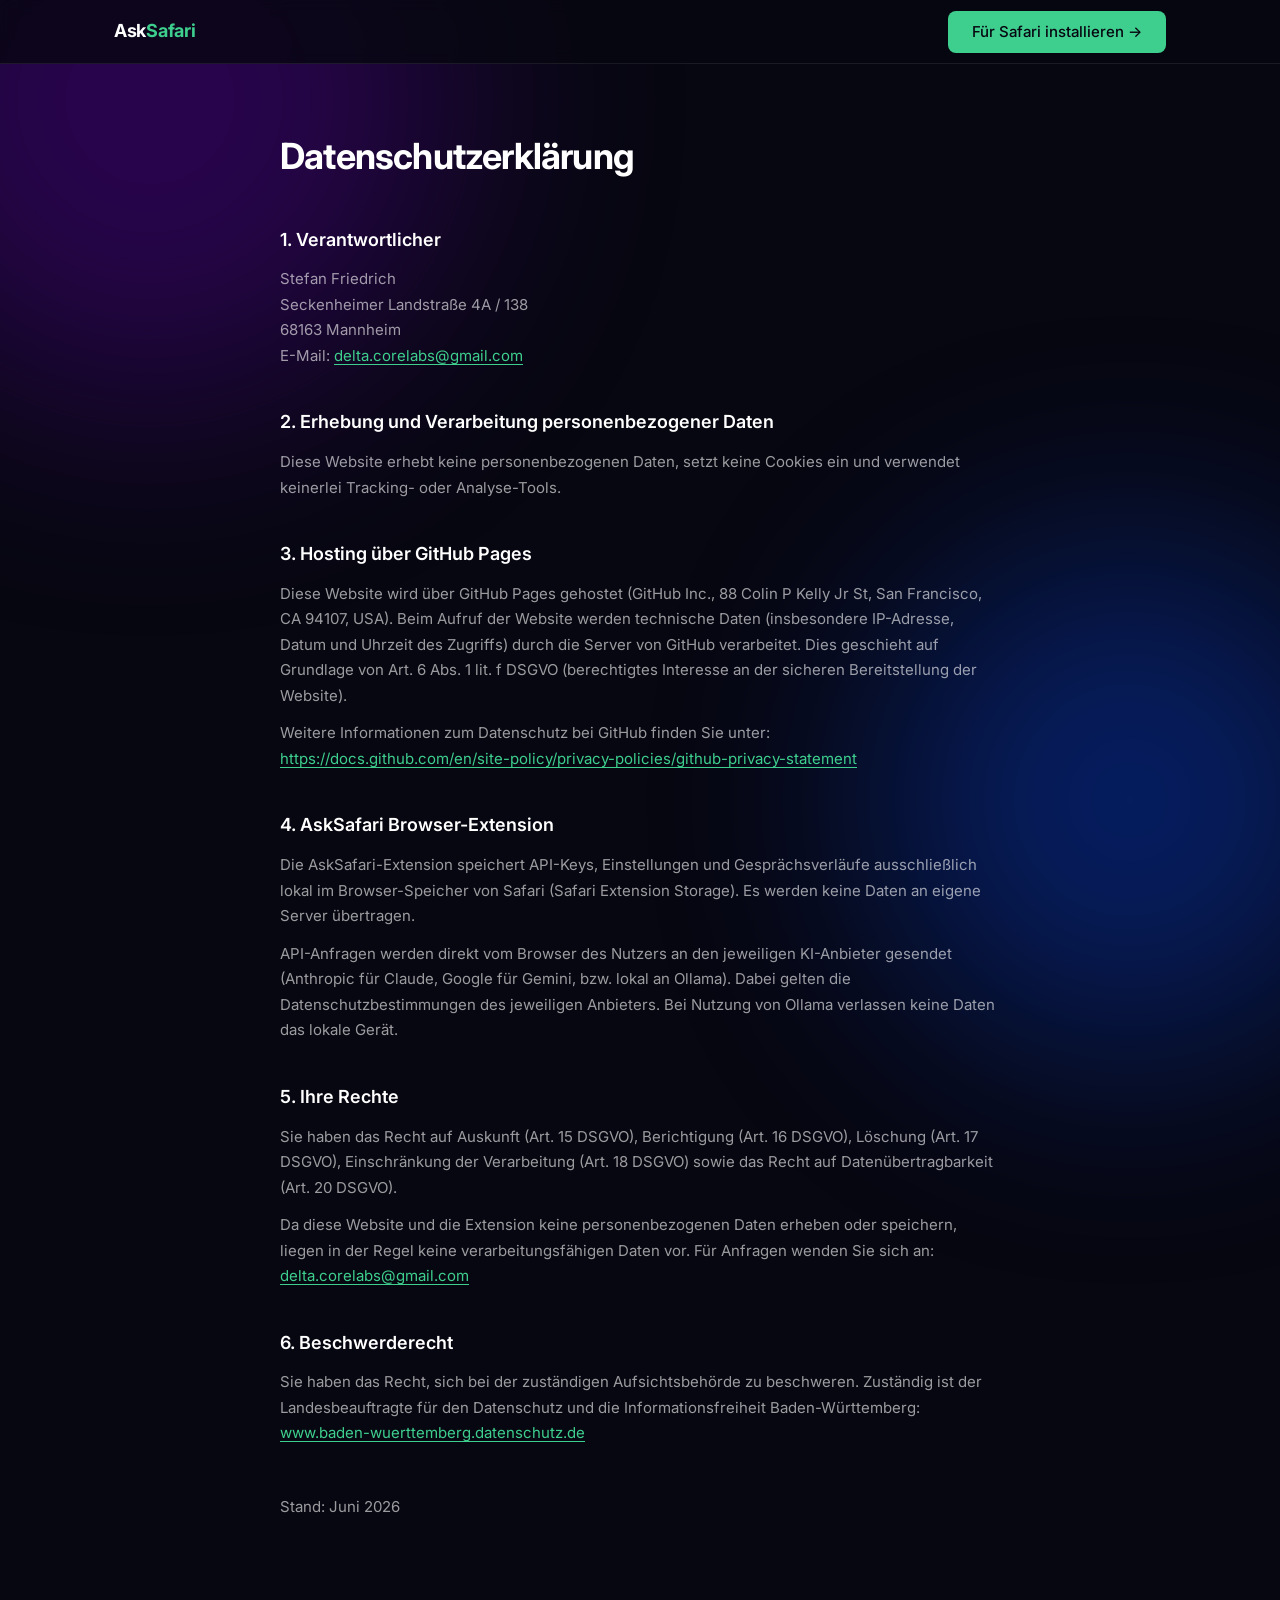
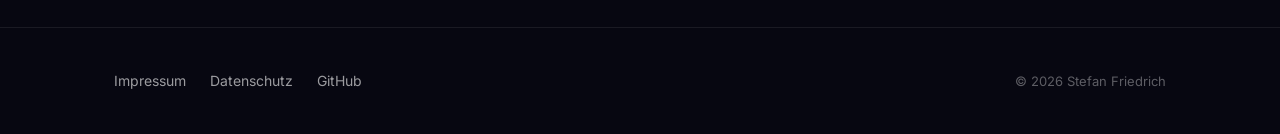
==== website/datenschutz.html @ c4df9578 "feat(website): add Datenschutzerklärung page" ====
<!DOCTYPE html>
<html lang="de">
<head>
  <meta charset="UTF-8">
  <meta name="viewport" content="width=device-width, initial-scale=1.0">
  <title>Datenschutzerklärung — AskSafari</title>
  <link rel="preconnect" href="https://fonts.googleapis.com">
  <link rel="preconnect" href="https://fonts.gstatic.com" crossorigin>
  <link href="https://fonts.googleapis.com/css2?family=Inter:wght@400;500;600;700&display=swap" rel="stylesheet">
  <link rel="stylesheet" href="assets/style.css">
  <link rel="icon" type="image/png" href="assets/icon.png">
</head>
<body>
<div class="page">

  <!-- NAV -->
  <nav class="nav">
    <div class="container nav-inner">
      <a href="index.html" class="nav-logo">Ask<span>Safari</span></a>
      <a href="#" class="btn btn-primary">Für Safari installieren →</a>
    </div>
  </nav>

  <!-- CONTENT -->
  <main class="container">
    <div class="legal-content">
      <h1>Datenschutzerklärung</h1>

      <h2>1. Verantwortlicher</h2>
      <address>
        Stefan Friedrich<br>
        Seckenheimer Landstraße 4A / 138<br>
        68163 Mannheim<br>
        E-Mail: <a href="mailto:delta.corelabs@gmail.com">delta.corelabs@gmail.com</a>
      </address>

      <h2>2. Erhebung und Verarbeitung personenbezogener Daten</h2>
      <p>
        Diese Website erhebt keine personenbezogenen Daten, setzt keine Cookies ein
        und verwendet keinerlei Tracking- oder Analyse-Tools.
      </p>

      <h2>3. Hosting über GitHub Pages</h2>
      <p>
        Diese Website wird über GitHub Pages gehostet (GitHub Inc., 88 Colin P Kelly Jr St,
        San Francisco, CA 94107, USA). Beim Aufruf der Website werden technische Daten
        (insbesondere IP-Adresse, Datum und Uhrzeit des Zugriffs) durch die Server von
        GitHub verarbeitet. Dies geschieht auf Grundlage von Art. 6 Abs. 1 lit. f DSGVO
        (berechtigtes Interesse an der sicheren Bereitstellung der Website).
      </p>
      <p>
        Weitere Informationen zum Datenschutz bei GitHub finden Sie unter:<br>
        <a href="https://docs.github.com/en/site-policy/privacy-policies/github-privacy-statement" target="_blank" rel="noopener">
          https://docs.github.com/en/site-policy/privacy-policies/github-privacy-statement
        </a>
      </p>

      <h2>4. AskSafari Browser-Extension</h2>
      <p>
        Die AskSafari-Extension speichert API-Keys, Einstellungen und Gesprächsverläufe
        ausschließlich lokal im Browser-Speicher von Safari (Safari Extension Storage).
        Es werden keine Daten an eigene Server übertragen.
      </p>
      <p>
        API-Anfragen werden direkt vom Browser des Nutzers an den jeweiligen KI-Anbieter
        gesendet (Anthropic für Claude, Google für Gemini, bzw. lokal an Ollama).
        Dabei gelten die Datenschutzbestimmungen des jeweiligen Anbieters.
        Bei Nutzung von Ollama verlassen keine Daten das lokale Gerät.
      </p>

      <h2>5. Ihre Rechte</h2>
      <p>
        Sie haben das Recht auf Auskunft (Art. 15 DSGVO), Berichtigung (Art. 16 DSGVO),
        Löschung (Art. 17 DSGVO), Einschränkung der Verarbeitung (Art. 18 DSGVO) sowie
        das Recht auf Datenübertragbarkeit (Art. 20 DSGVO).
      </p>
      <p>
        Da diese Website und die Extension keine personenbezogenen Daten erheben oder
        speichern, liegen in der Regel keine verarbeitungsfähigen Daten vor.
        Für Anfragen wenden Sie sich an:
        <a href="mailto:delta.corelabs@gmail.com">delta.corelabs@gmail.com</a>
      </p>

      <h2>6. Beschwerderecht</h2>
      <p>
        Sie haben das Recht, sich bei der zuständigen Aufsichtsbehörde zu beschweren.
        Zuständig ist der Landesbeauftragte für den Datenschutz und die
        Informationsfreiheit Baden-Württemberg:
        <a href="https://www.baden-wuerttemberg.datenschutz.de" target="_blank" rel="noopener">
          www.baden-wuerttemberg.datenschutz.de
        </a>
      </p>

      <p style="margin-top:48px;" class="label">Stand: Juni 2026</p>
    </div>
  </main>

  <!-- FOOTER -->
  <footer class="footer">
    <div class="container footer-inner">
      <ul class="footer-links">
        <li><a href="impressum.html">Impressum</a></li>
        <li><a href="datenschutz.html">Datenschutz</a></li>
        <li><a href="https://github.com">GitHub</a></li>
      </ul>
      <span class="footer-copy">© 2026 Stefan Friedrich</span>
    </div>
  </footer>

</div>
</body>
</html>
---- website/assets/style.css ----
/* Design Tokens */
:root {
  color-scheme: dark;
  --canvas: #070711;
  --text: #ffffff;
  --text-muted: rgba(255, 255, 255, 0.6);
  --text-faint: rgba(255, 255, 255, 0.35);
  --accent: #3ecf8e;
  --accent-hover: #2db87a;
  --blob-purple: #6b01c2;
  --blob-blue: #054cff;
  --glass-bg: rgba(255, 255, 255, 0.04);
  --glass-border: rgba(255, 255, 255, 0.08);
  --radius: 16px;
  --radius-sm: 8px;
  --nav-height: 64px;
}

/* Reset */
*, *::before, *::after { box-sizing: border-box; margin: 0; padding: 0; }
html { scroll-behavior: smooth; overflow-x: hidden; }
body {
  font-family: 'Inter', ui-sans-serif, system-ui, sans-serif;
  background: var(--canvas);
  color: var(--text);
  font-size: 16px;
  line-height: 1.6;
  min-height: 100vh;
}
a { color: inherit; text-decoration: none; }
img { max-width: 100%; display: block; }

/* Background blobs */
body::before,
body::after {
  content: '';
  position: fixed;
  border-radius: 50%;
  filter: blur(120px);
  opacity: 0.35;
  pointer-events: none;
  z-index: 0;
  will-change: transform;
}
body::before {
  width: 600px;
  height: 600px;
  background: var(--blob-purple);
  top: -200px;
  left: -150px;
}
body::after {
  width: 500px;
  height: 500px;
  background: var(--blob-blue);
  bottom: -150px;
  right: -100px;
}

/* Page wrapper — sits above blobs */
.page { position: relative; z-index: 1; }

/* Container */
.container {
  max-width: 1100px;
  margin: 0 auto;
  padding: 0 24px;
}

/* Glass card */
.glass {
  background: var(--glass-bg);
  backdrop-filter: blur(16px);
  -webkit-backdrop-filter: blur(16px);
  border: 1px solid var(--glass-border);
  border-radius: var(--radius);
}

/* Buttons */
.btn {
  display: inline-flex;
  align-items: center;
  gap: 8px;
  padding: 12px 24px;
  border-radius: var(--radius-sm);
  font-size: 15px;
  font-weight: 500;
  line-height: 1.2;
  cursor: pointer;
  border: none;
  transition: opacity 0.15s ease, transform 0.1s ease, border-color 0.15s ease;
  white-space: nowrap;
}
.btn:hover { opacity: 0.88; transform: translateY(-1px); }
.btn:active { transform: translateY(0); opacity: 1; }

.btn-primary {
  background: var(--accent);
  color: var(--canvas);
}
.btn-primary:hover { background: var(--accent-hover); opacity: 1; }
.btn-ghost {
  background: transparent;
  color: var(--text);
  border: 1px solid var(--glass-border);
}
.btn-ghost:hover { border-color: rgba(255,255,255,0.2); }

.btn:focus-visible,
a:focus-visible {
  outline: 2px solid var(--accent);
  outline-offset: 3px;
  border-radius: var(--radius-sm);
}

/* Section spacing */
.section { padding: 96px 0; }
.section-sm { padding: 64px 0; }

/* Typography utilities */
.eyebrow {
  font-size: 13px;
  font-weight: 500;
  letter-spacing: 0.08em;
  text-transform: uppercase;
  color: var(--accent);
  margin-bottom: 16px;
}
.display {
  font-size: clamp(36px, 5vw, 56px);
  font-weight: 700;
  line-height: 1.1;
  letter-spacing: -1.5px;
}
.subhead {
  font-size: 18px;
  line-height: 1.6;
  color: var(--text-muted);
  max-width: 520px;
}
.label {
  font-size: 13px;
  color: var(--text-faint);
}

/* ── NAV ── */
.nav {
  position: sticky;
  top: 0;
  z-index: 100;
  height: var(--nav-height);
  background: rgba(7, 7, 17, 0.8);
  backdrop-filter: blur(8px);
  -webkit-backdrop-filter: blur(8px);
  border-bottom: 1px solid var(--glass-border);
  display: flex;
  align-items: center;
}
.nav-inner {
  display: flex;
  align-items: center;
  justify-content: space-between;
  width: 100%;
}
.nav-logo {
  font-size: 18px;
  font-weight: 700;
  color: var(--text);
  letter-spacing: -0.3px;
}
.nav-logo span { color: var(--accent); }

/* ── FOOTER ── */
.footer {
  border-top: 1px solid var(--glass-border);
  padding: 40px 0;
}
.footer-inner {
  display: flex;
  align-items: center;
  justify-content: space-between;
  flex-wrap: wrap;
  gap: 16px;
}
.footer-links {
  display: flex;
  gap: 24px;
  list-style: none;
}
.footer-links a {
  font-size: 14px;
  color: var(--text-muted);
  transition: color 0.15s;
}
.footer-links a:hover { color: var(--text); }
.footer-copy {
  font-size: 13px;
  color: var(--text-faint);
}

/* ── HERO ── */
.hero { padding: 96px 0 80px; }
.hero-inner {
  display: grid;
  grid-template-columns: 1fr 1fr;
  align-items: center;
  gap: 64px;
}
.hero-ctas {
  display: flex;
  gap: 12px;
  margin-top: 32px;
  flex-wrap: wrap;
}
.hero-img {
  border-radius: var(--radius);
  box-shadow: 0 0 60px rgba(62, 207, 142, 0.15);
  width: 100%;
}

/* ── FEATURES ── */
.features-grid {
  display: grid;
  grid-template-columns: repeat(3, 1fr);
  gap: 20px;
}
/* Center the last 2 cards */
.features-bottom {
  display: grid;
  grid-template-columns: repeat(2, 1fr);
  gap: 20px;
  max-width: calc(66.66% - 7px);
  margin: 20px auto 0;
}
.feature-card {
  padding: 28px;
}
.feature-icon {
  font-size: 22px;
  margin-bottom: 16px;
  display: block;
}
.feature-title {
  font-size: 16px;
  font-weight: 600;
  margin-bottom: 8px;
}
.feature-desc {
  font-size: 14px;
  color: var(--text-muted);
  line-height: 1.6;
}

/* ── HOW IT WORKS ── */
.steps-grid {
  display: grid;
  grid-template-columns: repeat(3, 1fr);
  gap: 32px;
  margin-top: 48px;
}
.step-number {
  width: 36px;
  height: 36px;
  border-radius: 50%;
  background: var(--glass-bg);
  border: 1px solid var(--accent);
  color: var(--accent);
  font-size: 14px;
  font-weight: 700;
  display: flex;
  align-items: center;
  justify-content: center;
  margin-bottom: 20px;
}
.step-title {
  font-size: 16px;
  font-weight: 600;
  margin-bottom: 8px;
}
.step-desc {
  font-size: 14px;
  color: var(--text-muted);
  line-height: 1.6;
}

/* ── CTA BANNER ── */
.cta-banner {
  padding: 56px 48px;
  text-align: center;
}
.cta-banner .display { font-size: clamp(28px, 4vw, 40px); margin-bottom: 16px; }
.cta-banner .subhead { margin: 0 auto 32px; }

/* ── LEGAL PAGES ── */
.legal-content {
  max-width: 720px;
  margin: 0 auto;
  padding: 64px 0 96px;
}
.legal-content h1 {
  font-size: 36px;
  font-weight: 700;
  letter-spacing: -0.8px;
  margin-bottom: 40px;
}
.legal-content h2 {
  font-size: 18px;
  font-weight: 600;
  margin: 40px 0 12px;
  color: var(--text);
}
.legal-content p,
.legal-content address {
  font-size: 15px;
  color: var(--text-muted);
  line-height: 1.7;
  font-style: normal;
  margin-bottom: 12px;
}
.legal-content a {
  color: var(--accent);
  text-decoration: underline;
  text-underline-offset: 3px;
}

/* ── RESPONSIVE ── */
@media (max-width: 768px) {
  .hero-inner {
    grid-template-columns: 1fr;
    gap: 40px;
  }
  .hero-img { order: -1; }
  .features-grid { grid-template-columns: 1fr; }
  .features-bottom { grid-template-columns: 1fr; max-width: 100%; }
  .steps-grid { grid-template-columns: 1fr; }
  .cta-banner { padding: 40px 24px; }
  .footer-inner { flex-direction: column; align-items: flex-start; }
  .nav .btn { display: none; }
}
@media (max-width: 480px) {
  .hero-ctas { flex-direction: column; }
  .hero-ctas .btn { width: 100%; justify-content: center; }
}

@media (prefers-reduced-motion: reduce) {
  html { scroll-behavior: auto; }
  .btn { transition: none; }
}
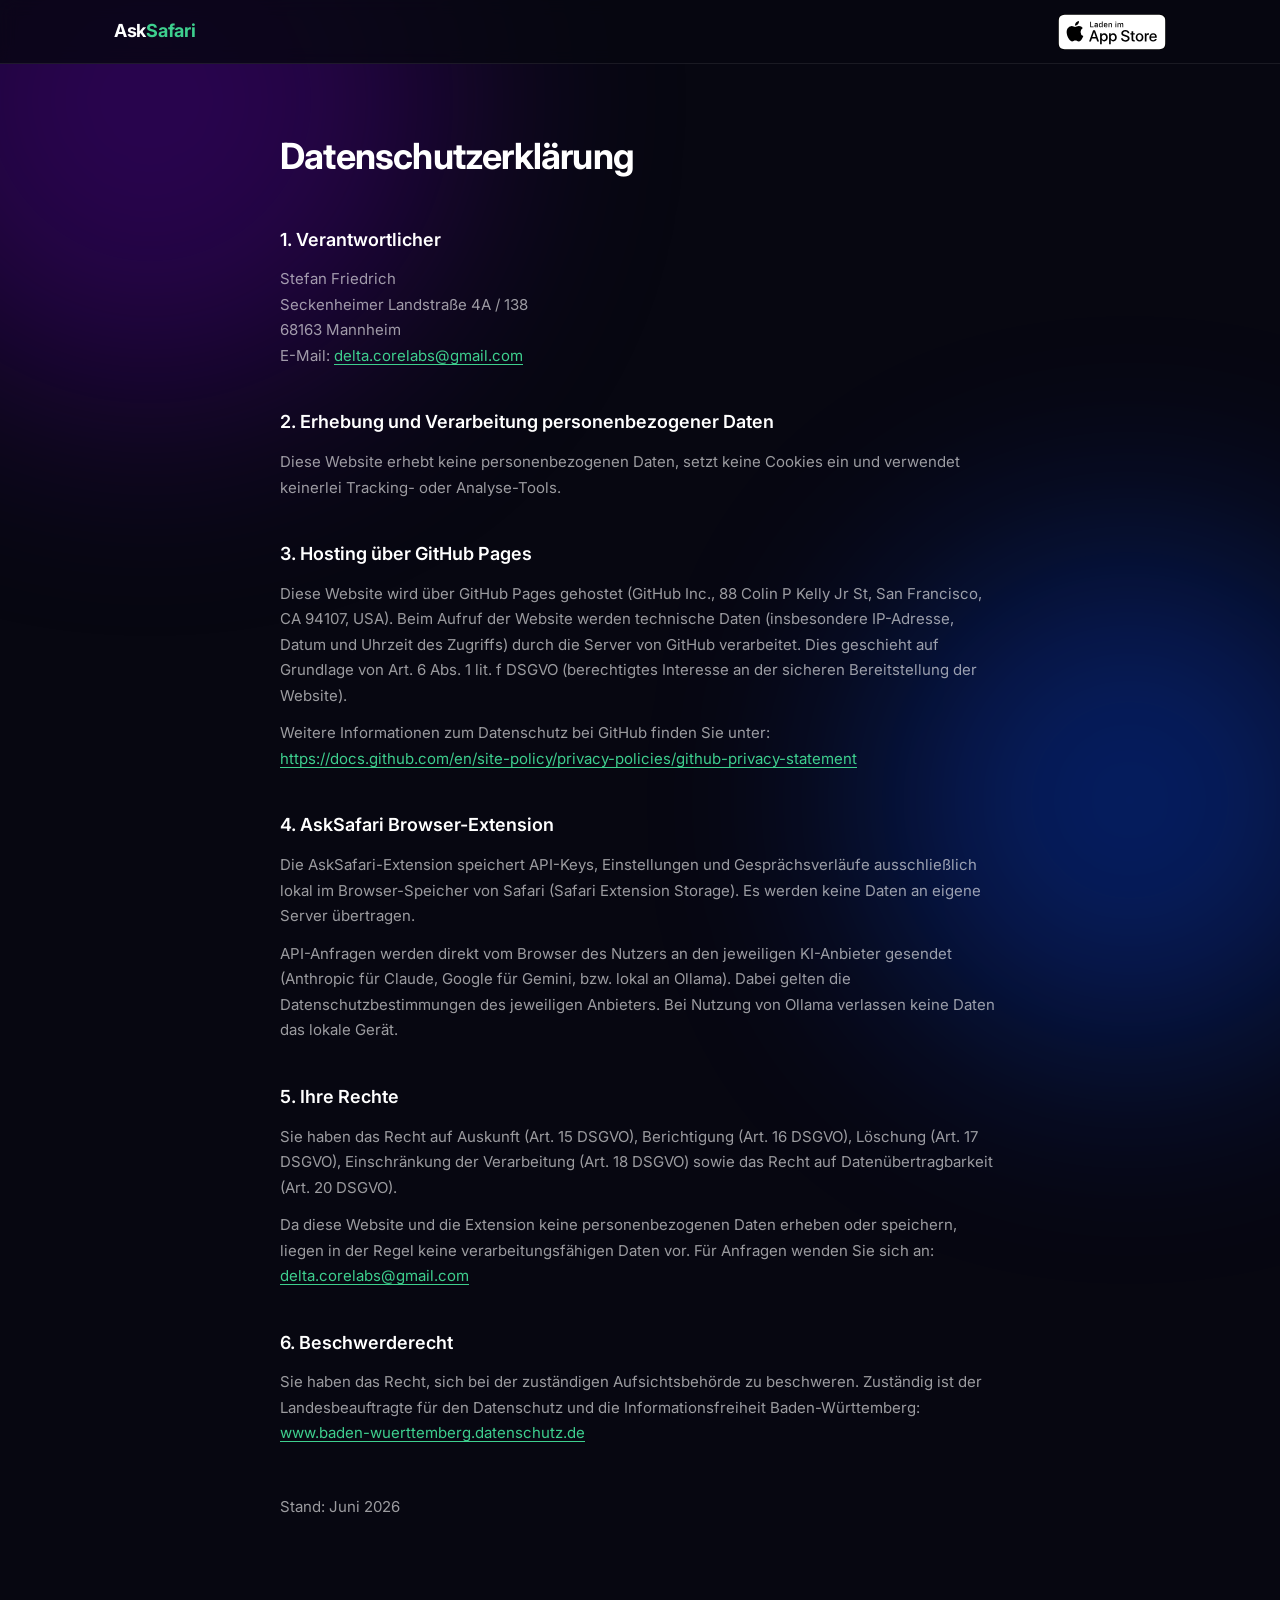
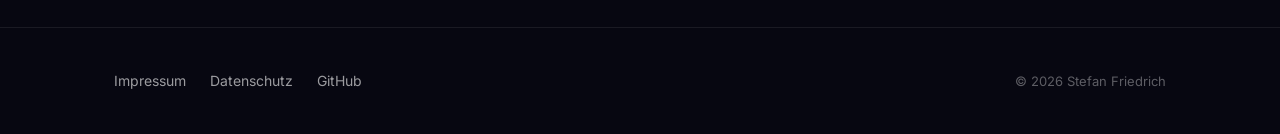
==== commit 526fb259: "feat(website): replace text CTAs with App Store badges, add badge CSS" ====
--- a/website/datenschutz.html
+++ b/website/datenschutz.html
@@ -17,7 +17,9 @@
   <nav class="nav">
     <div class="container nav-inner">
       <a href="index.html" class="nav-logo">Ask<span>Safari</span></a>
-      <a href="#" class="btn btn-primary">Für Safari installieren →</a>
+      <a href="#" class="appstore-badge nav-badge" aria-label="Im App Store laden">
+        <img src="Download_on_the_App_Store_Badge_DE_RGB_wht_092917.svg" alt="Laden im App Store" height="36">
+      </a>
     </div>
   </nav>
 
--- a/website/assets/style.css
+++ b/website/assets/style.css
@@ -106,6 +106,16 @@
 }
 .btn-ghost:hover { border-color: rgba(255,255,255,0.2); }
 
+/* App Store Badge */
+.appstore-badge {
+  display: inline-flex;
+  align-items: center;
+  transition: opacity 0.15s ease, transform 0.1s ease;
+}
+.appstore-badge:hover { opacity: 0.85; transform: translateY(-1px); }
+.appstore-badge:active { transform: translateY(0); opacity: 1; }
+.appstore-badge img { display: block; }
+
 .btn:focus-visible,
 a:focus-visible {
   outline: 2px solid var(--accent);
